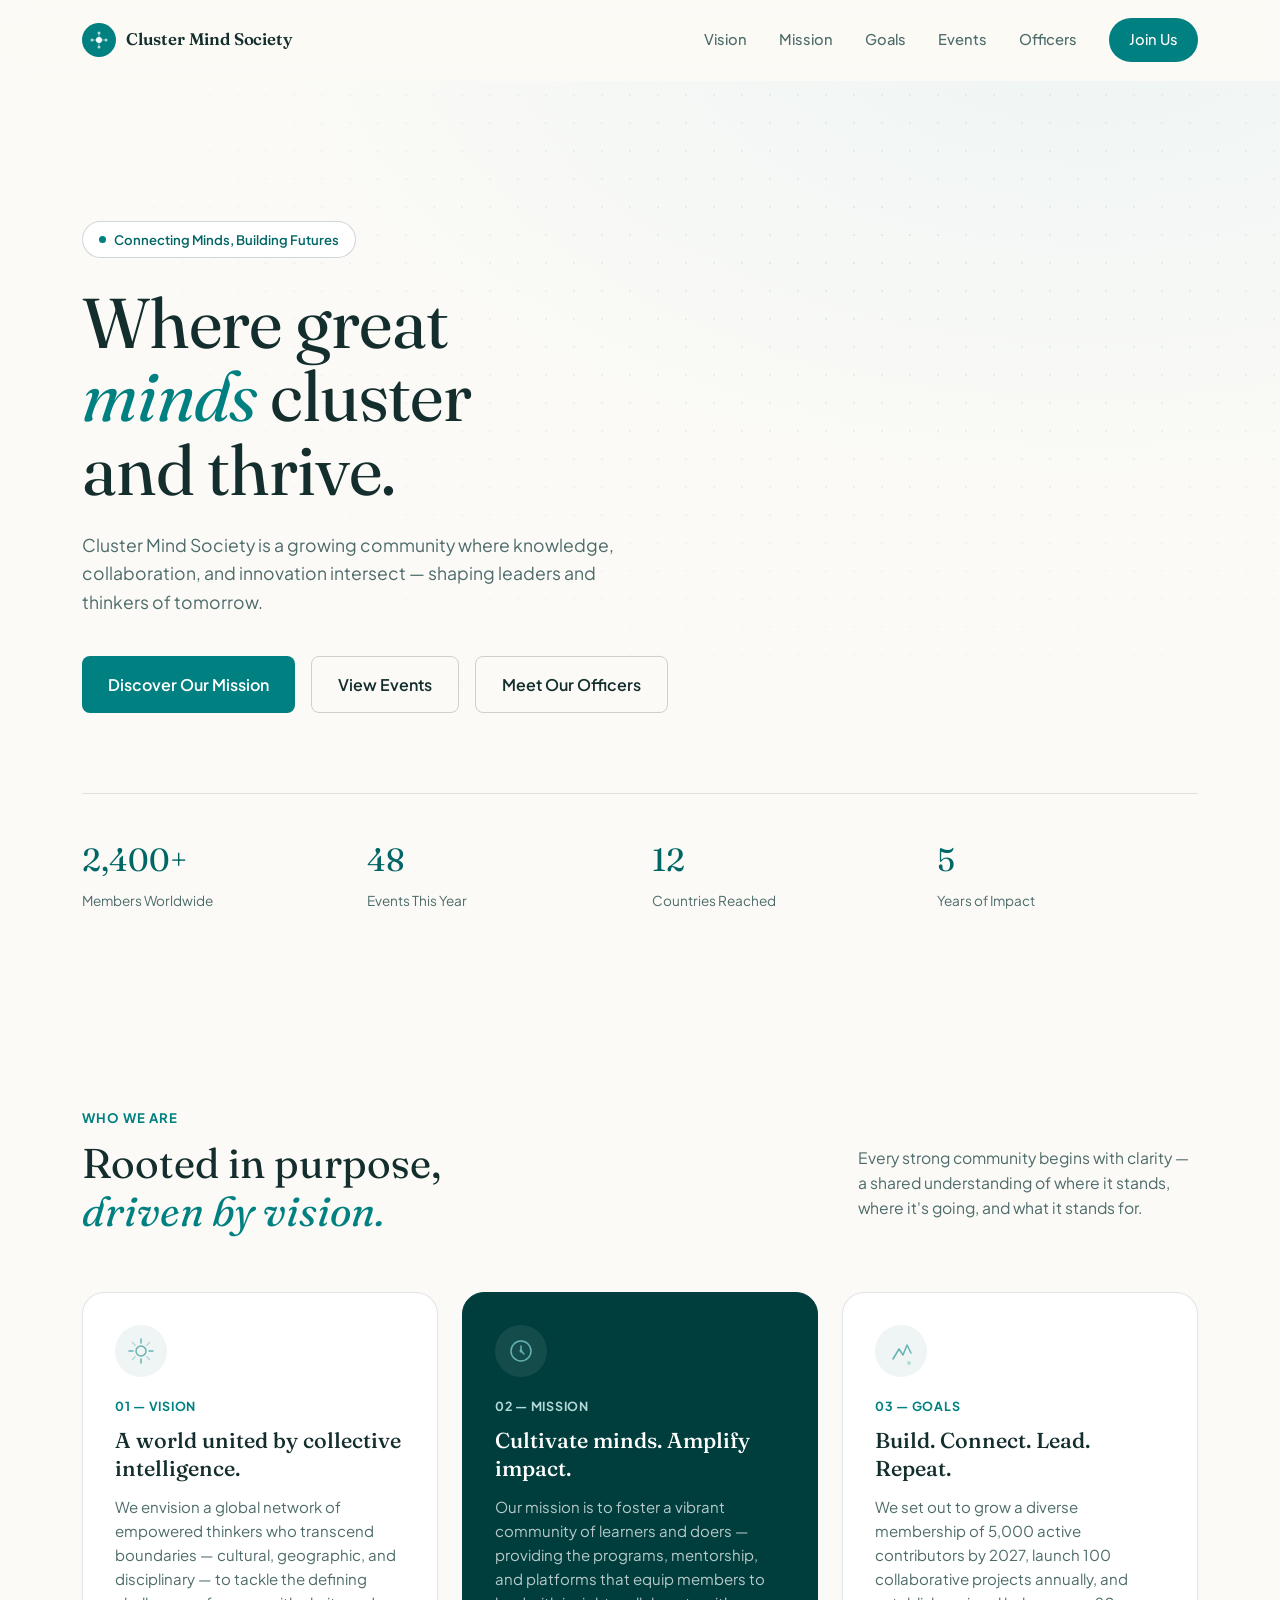
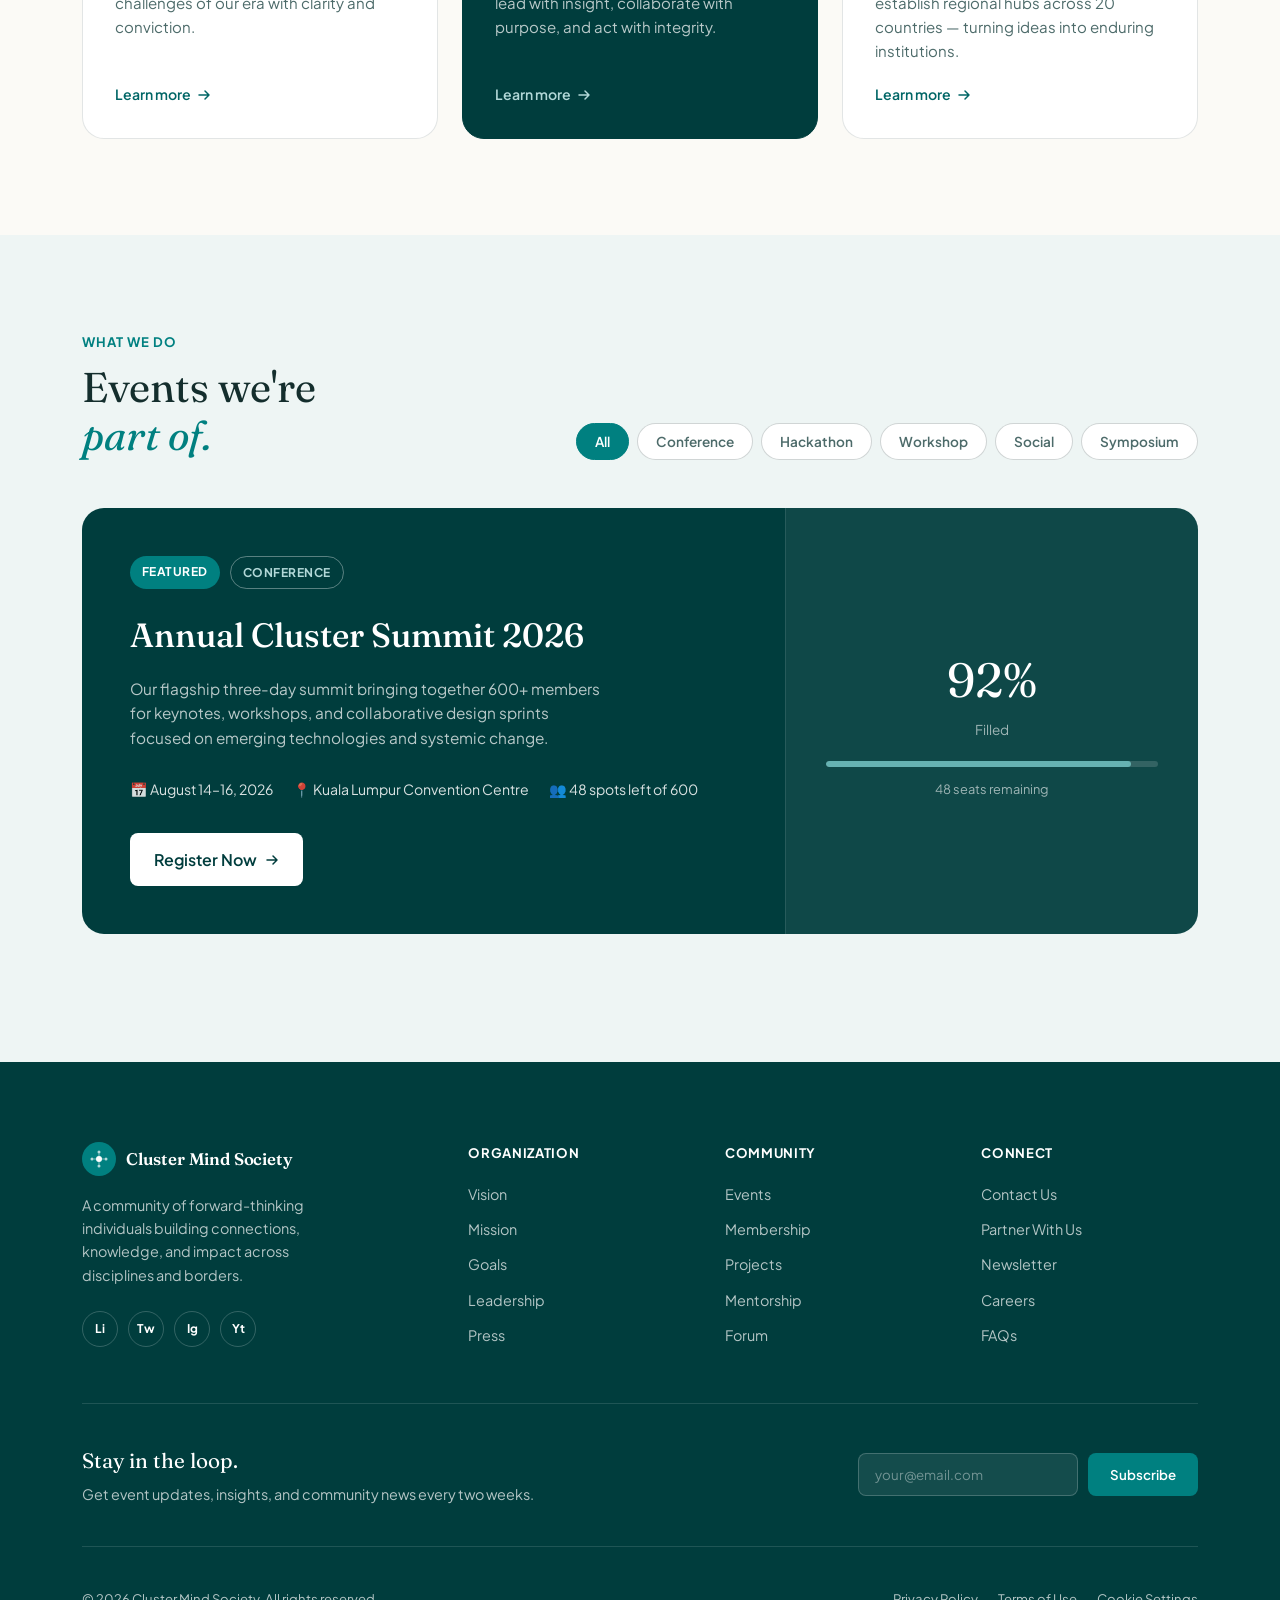
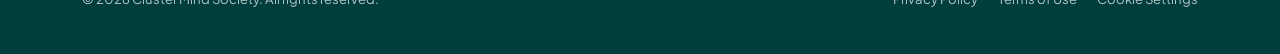
==== index.html @ 403dcb36 "initial commit" ====
<!doctype html>
<html lang="en">
<head>
  <meta charset="UTF-8" />
  <meta name="viewport" content="width=device-width, initial-scale=1.0" />
  <title>Cluster Mind Society</title>
  <link rel="preconnect" href="https://fonts.googleapis.com" />
  <link rel="preconnect" href="https://fonts.gstatic.com" crossorigin />
  <link href="https://fonts.googleapis.com/css2?family=Fraunces:ital,opsz,wght@0,9..144,300;0,9..144,400;0,9..144,600;1,9..144,300;1,9..144,400&family=Plus+Jakarta+Sans:wght@300;400;500;600;700&display=swap" rel="stylesheet" />
    <link rel="stylesheet" href="assets/css/indexStyles.css" />
</head>
<body>

<!-- ═══════════════════════════════ NAVBAR ═══════════════════════════════ -->
<header id="navbar">
  <div class="nav-inner">
    <a href="#" class="nav-logo">
      <div class="logo-circle">
        <svg width="18" height="18" viewBox="0 0 18 18" fill="none">
          <circle cx="9" cy="9" r="3" fill="white"/>
          <circle cx="9" cy="2" r="1.5" fill="white" opacity=".7"/>
          <circle cx="9" cy="16" r="1.5" fill="white" opacity=".7"/>
          <circle cx="2" cy="9" r="1.5" fill="white" opacity=".7"/>
          <circle cx="16" cy="9" r="1.5" fill="white" opacity=".7"/>
          <line x1="9" y1="3.5" x2="9" y2="6" stroke="white" stroke-width="1" opacity=".5"/>
          <line x1="9" y1="12" x2="9" y2="14.5" stroke="white" stroke-width="1" opacity=".5"/>
          <line x1="3.5" y1="9" x2="6" y2="9" stroke="white" stroke-width="1" opacity=".5"/>
          <line x1="12" y1="9" x2="14.5" y2="9" stroke="white" stroke-width="1" opacity=".5"/>
        </svg>
      </div>
      <span class="logo-text">Cluster Mind Society</span>
    </a>

    <nav class="nav-links">
      <a href="#vmg">Vision</a>
      <a href="#vmg">Mission</a>
      <a href="#vmg">Goals</a>
      <a href="#events">Events</a>
      <a href="#events">Officers</a>
      <a href="#events" class="btn-join">Join Us</a>
    </nav>

    <button class="hamburger" id="ham" aria-label="Menu">
      <span id="h1"></span><span id="h2"></span><span id="h3"></span>
    </button>
  </div>
  <div class="mobile-menu" id="mobile-menu">
    <a href="#vmg" onclick="closeMobile()">Vision</a>
    <a href="#vmg" onclick="closeMobile()">Mission</a>
    <a href="#vmg" onclick="closeMobile()">Goals</a>
    <a href="#events" onclick="closeMobile()">Events</a>
    <a href="#officers" onclick="closeMobile()">Officers</a>
    <a href="#events" class="btn-join" onclick="closeMobile()">Join Us</a>
  </div>
</header>

<!-- ═══════════════════════════════ HERO ═══════════════════════════════ -->
<section id="hero">
  <div class="hero-overlay"></div>
  <div class="hero-content">
    <div style="max-width:760px">
      <div class="hero-tag">
        <span class="hero-tag-dot"></span>
        <span>Connecting Minds, Building Futures</span>
      </div>
      <h1 class="hero-h1">
        Where great<br>
        <em>minds</em> cluster<br>
        and thrive.
      </h1>
      <p class="hero-sub">
        Cluster Mind Society is a growing community where knowledge, collaboration, and innovation intersect — shaping leaders and thinkers of tomorrow.
      </p>
      <div class="hero-btns">
        <a href="#vmg" class="btn-primary">Discover Our Mission</a>
        <a href="#events" class="btn-outline">View Events</a>
        <a href="#officers" class="btn-outline">Meet Our Officers</a>
      </div>
    </div>
    <div class="hero-stats">
      <div><div class="stat-val">2,400+</div><div class="stat-lbl">Members Worldwide</div></div>
      <div><div class="stat-val">48</div><div class="stat-lbl">Events This Year</div></div>
      <div><div class="stat-val">12</div><div class="stat-lbl">Countries Reached</div></div>
      <div><div class="stat-val">5</div><div class="stat-lbl">Years of Impact</div></div>
    </div>
  </div>
</section>

<!-- ═══════════════════════════ VISION / MISSION / GOALS ═════════════════ -->
<section id="vmg">
  <div class="section-inner">
    <div class="section-header">
      <div>
        <p class="section-eyebrow">Who We Are</p>
        <h2 class="section-title">Rooted in purpose,<br><em>driven by vision.</em></h2>
      </div>
      <p class="section-desc">
        Every strong community begins with clarity — a shared understanding of where it stands, where it's going, and what it stands for.
      </p>
    </div>

    <div class="vmg-grid">
      <!-- Vision -->
      <div class="vmg-card">
        <div class="vmg-icon">
          <svg width="28" height="28" viewBox="0 0 28 28" fill="none">
            <circle cx="14" cy="14" r="5" stroke="#66b2b2" stroke-width="1.5"/>
            <path d="M14 2v4M14 22v4M2 14h4M22 14h4" stroke="#66b2b2" stroke-width="1.5" stroke-linecap="round"/>
            <path d="M5.5 5.5l2.8 2.8M19.7 19.7l2.8 2.8M5.5 22.5l2.8-2.8M19.7 8.3l2.8-2.8" stroke="#66b2b2" stroke-width="1.2" stroke-linecap="round" opacity=".5"/>
          </svg>
        </div>
        <div>
          <p class="vmg-tag">01 — Vision</p>
          <h3 class="vmg-title">A world united by collective intelligence.</h3>
          <p class="vmg-body">We envision a global network of empowered thinkers who transcend boundaries — cultural, geographic, and disciplinary — to tackle the defining challenges of our era with clarity and conviction.</p>
        </div>
        <div class="vmg-more">
          Learn more
          <svg width="14" height="14" viewBox="0 0 14 14" fill="none"><path d="M2 7h10M8 3l4 4-4 4" stroke="currentColor" stroke-width="1.5" stroke-linecap="round" stroke-linejoin="round"/></svg>
        </div>
      </div>

      <!-- Mission (featured) -->
      <div class="vmg-card featured">
        <div class="vmg-icon">
          <svg width="28" height="28" viewBox="0 0 28 28" fill="none">
            <path d="M14 4C8.477 4 4 8.477 4 14s4.477 10 10 10 10-4.477 10-10S19.523 4 14 4z" stroke="#66b2b2" stroke-width="1.5"/>
            <path d="M14 9v5l3 3" stroke="#66b2b2" stroke-width="1.5" stroke-linecap="round"/>
            <circle cx="14" cy="14" r="1.5" fill="#66b2b2"/>
          </svg>
        </div>
        <div>
          <p class="vmg-tag">02 — Mission</p>
          <h3 class="vmg-title">Cultivate minds. Amplify impact.</h3>
          <p class="vmg-body">Our mission is to foster a vibrant community of learners and doers — providing the programs, mentorship, and platforms that equip members to lead with insight, collaborate with purpose, and act with integrity.</p>
        </div>
        <div class="vmg-more">
          Learn more
          <svg width="14" height="14" viewBox="0 0 14 14" fill="none"><path d="M2 7h10M8 3l4 4-4 4" stroke="currentColor" stroke-width="1.5" stroke-linecap="round" stroke-linejoin="round"/></svg>
        </div>
      </div>

      <!-- Goals -->
      <div class="vmg-card">
        <div class="vmg-icon">
          <svg width="28" height="28" viewBox="0 0 28 28" fill="none">
            <path d="M6 22L12 12l4 6 4-10 4 8" stroke="#66b2b2" stroke-width="1.5" stroke-linecap="round" stroke-linejoin="round"/>
            <circle cx="22" cy="26" r="2" fill="#66b2b2" opacity=".4"/>
          </svg>
        </div>
        <div>
          <p class="vmg-tag">03 — Goals</p>
          <h3 class="vmg-title">Build. Connect. Lead. Repeat.</h3>
          <p class="vmg-body">We set out to grow a diverse membership of 5,000 active contributors by 2027, launch 100 collaborative projects annually, and establish regional hubs across 20 countries — turning ideas into enduring institutions.</p>
        </div>
        <div class="vmg-more">
          Learn more
          <svg width="14" height="14" viewBox="0 0 14 14" fill="none"><path d="M2 7h10M8 3l4 4-4 4" stroke="currentColor" stroke-width="1.5" stroke-linecap="round" stroke-linejoin="round"/></svg>
        </div>
      </div>
    </div>
  </div>
</section>

<!-- ═══════════════════════════════ EVENTS ═══════════════════════════════ -->
<section id="events">
  <div class="section-inner">
    <div class="events-header">
      <div>
        <p class="section-eyebrow">What We Do</p>
        <h2 class="section-title">Events we&apos;re<br><em>part of.</em></h2>
      </div>
      <div class="filter-bar" id="filter-bar">
        <button class="filter-btn active" data-filter="All">All</button>
        <button class="filter-btn" data-filter="Conference">Conference</button>
        <button class="filter-btn" data-filter="Hackathon">Hackathon</button>
        <button class="filter-btn" data-filter="Workshop">Workshop</button>
        <button class="filter-btn" data-filter="Social">Social</button>
        <button class="filter-btn" data-filter="Symposium">Symposium</button>
      </div>
    </div>

    <!-- Featured -->
    <div class="featured-event" id="featured-event">
      <div>
        <div class="badges">
          <span class="badge badge-solid">Featured</span>
          <span class="badge badge-outline">Conference</span>
        </div>
        <h3 class="featured-title">Annual Cluster Summit 2026</h3>
        <p class="featured-desc">Our flagship three-day summit bringing together 600+ members for keynotes, workshops, and collaborative design sprints focused on emerging technologies and systemic change.</p>
        <div class="meta-row">
          <span class="meta-item">📅 August 14–16, 2026</span>
          <span class="meta-item">📍 Kuala Lumpur Convention Centre</span>
          <span class="meta-item">👥 48 spots left of 600</span>
        </div>
        <a href="#" class="btn-light">
          Register Now
          <svg width="14" height="14" viewBox="0 0 14 14" fill="none"><path d="M2 7h10M8 3l4 4-4 4" stroke="currentColor" stroke-width="1.5" stroke-linecap="round" stroke-linejoin="round"/></svg>
        </a>
      </div>
      <div class="meter-box">
        <div class="meter-pct">92%</div>
        <div class="meter-lbl">Filled</div>
        <div class="meter-bar-track"><div class="meter-bar-fill" style="width:92%"></div></div>
        <div class="meter-note">48 seats remaining</div>
      </div>
    </div>

    <!-- Event grid -->
    <div class="event-grid" id="event-grid"></div>
  </div>
</section>

<!-- ═══════════════════════════════ FOOTER ═══════════════════════════════ -->
<footer>
  <div class="footer-inner">
    <div class="footer-grid">
      <div>
        <div class="footer-brand-logo">
          <div class="logo-circle">
            <svg width="18" height="18" viewBox="0 0 18 18" fill="none">
              <circle cx="9" cy="9" r="3" fill="white"/>
              <circle cx="9" cy="2" r="1.5" fill="white" opacity=".7"/>
              <circle cx="9" cy="16" r="1.5" fill="white" opacity=".7"/>
              <circle cx="2" cy="9" r="1.5" fill="white" opacity=".7"/>
              <circle cx="16" cy="9" r="1.5" fill="white" opacity=".7"/>
              <line x1="9" y1="3.5" x2="9" y2="6" stroke="white" stroke-width="1" opacity=".5"/>
              <line x1="9" y1="12" x2="9" y2="14.5" stroke="white" stroke-width="1" opacity=".5"/>
              <line x1="3.5" y1="9" x2="6" y2="9" stroke="white" stroke-width="1" opacity=".5"/>
              <line x1="12" y1="9" x2="14.5" y2="9" stroke="white" stroke-width="1" opacity=".5"/>
            </svg>
          </div>
          <span class="logo-text">Cluster Mind Society</span>
        </div>
        <p class="footer-brand-desc">A community of forward-thinking individuals building connections, knowledge, and impact across disciplines and borders.</p>
        <div class="socials">
          <a href="#" class="social-btn" aria-label="LinkedIn">Li</a>
          <a href="#" class="social-btn" aria-label="Twitter">Tw</a>
          <a href="#" class="social-btn" aria-label="Instagram">Ig</a>
          <a href="#" class="social-btn" aria-label="YouTube">Yt</a>
        </div>
      </div>
      <div>
        <p class="footer-col-title">Organization</p>
        <ul class="footer-links">
          <li><a href="#">Vision</a></li>
          <li><a href="#">Mission</a></li>
          <li><a href="#">Goals</a></li>
          <li><a href="#">Leadership</a></li>
          <li><a href="#">Press</a></li>
        </ul>
      </div>
      <div>
        <p class="footer-col-title">Community</p>
        <ul class="footer-links">
          <li><a href="#">Events</a></li>
          <li><a href="#">Membership</a></li>
          <li><a href="#">Projects</a></li>
          <li><a href="#">Mentorship</a></li>
          <li><a href="#">Forum</a></li>
        </ul>
      </div>
      <div>
        <p class="footer-col-title">Connect</p>
        <ul class="footer-links">
          <li><a href="#">Contact Us</a></li>
          <li><a href="#">Partner With Us</a></li>
          <li><a href="#">Newsletter</a></li>
          <li><a href="#">Careers</a></li>
          <li><a href="#">FAQs</a></li>
        </ul>
      </div>
    </div>

    <div class="newsletter-strip">
      <div>
        <p class="newsletter-title">Stay in the loop.</p>
        <p class="newsletter-sub">Get event updates, insights, and community news every two weeks.</p>
      </div>
      <div class="newsletter-form">
        <input class="newsletter-input" type="email" placeholder="your@email.com" />
        <button class="btn-subscribe">Subscribe</button>
      </div>
    </div>

    <div class="footer-bottom">
      <p class="footer-copy">© <span id="year"></span> Cluster Mind Society. All rights reserved.</p>
      <div class="footer-legal">
        <a href="#">Privacy Policy</a>
        <a href="#">Terms of Use</a>
        <a href="#">Cookie Settings</a>
      </div>
    </div>
  </div>
</footer>

<script>
  /* ── Year ── */
  document.getElementById('year').textContent = new Date().getFullYear();

  /* ── Navbar scroll ── */
  window.addEventListener('scroll', () => {
    document.getElementById('navbar').classList.toggle('scrolled', window.scrollY > 40);
  });

  /* ── Hamburger ── */
  let menuOpen = false;
  document.getElementById('ham').addEventListener('click', () => {
    menuOpen = !menuOpen;
    document.getElementById('mobile-menu').style.display = menuOpen ? 'flex' : 'none';
    document.getElementById('h1').style.transform = menuOpen ? 'rotate(45deg) translateY(7px)' : '';
    document.getElementById('h2').style.opacity = menuOpen ? '0' : '1';
    document.getElementById('h3').style.transform = menuOpen ? 'rotate(-45deg) translateY(-7px)' : '';
  });
  function closeMobile() {
    menuOpen = false;
    document.getElementById('mobile-menu').style.display = 'none';
    document.getElementById('h1').style.transform = '';
    document.getElementById('h2').style.opacity = '1';
    document.getElementById('h3').style.transform = '';
  }

  /* ── Hero canvas ── */
  (function() {
    const canvas = document.getElementById('hero-canvas');
    const ctx = canvas.getContext('2d');
    function resize() { canvas.width = canvas.offsetWidth; canvas.height = canvas.offsetHeight; }
    resize();
    window.addEventListener('resize', resize);
    const nodes = Array.from({length: 55}, () => ({
      x: Math.random() * canvas.width, y: Math.random() * canvas.height,
      vx: (Math.random() - .5) * .4, vy: (Math.random() - .5) * .4
    }));
    function draw() {
      ctx.clearRect(0, 0, canvas.width, canvas.height);
      nodes.forEach(n => {
        n.x += n.vx; n.y += n.vy;
        if (n.x < 0 || n.x > canvas.width) n.vx *= -1;
        if (n.y < 0 || n.y > canvas.height) n.vy *= -1;
      });
      for (let i = 0; i < nodes.length; i++) {
        for (let j = i + 1; j < nodes.length; j++) {
          const dx = nodes[i].x - nodes[j].x, dy = nodes[i].y - nodes[j].y;
          const d = Math.sqrt(dx*dx + dy*dy);
          if (d < 130) {
            ctx.beginPath(); ctx.moveTo(nodes[i].x, nodes[i].y); ctx.lineTo(nodes[j].x, nodes[j].y);
            ctx.strokeStyle = `rgba(102,178,178,${.22 * (1 - d/130)})`; ctx.lineWidth = 1; ctx.stroke();
          }
        }
      }
      nodes.forEach(n => {
        ctx.beginPath(); ctx.arc(n.x, n.y, 2.5, 0, Math.PI*2);
        ctx.fillStyle = 'rgba(102,178,178,.6)'; ctx.fill();
      });
      requestAnimationFrame(draw);
    }
    draw();
  })();

  /* ── Events data & filter ── */
  const EVENTS = [
    { id:2, title:'Innovation Hackathon: AI for Good', type:'Hackathon', date:'September 6–7, 2026', loc:'Virtual + Hybrid', desc:'48-hour sprint where multidisciplinary teams build AI-powered solutions addressing real-world social challenges. Mentors from top tech and social impact orgs.', spots:12, total:200 },
    { id:3, title:'Leadership Masterclass Series', type:'Workshop', date:'October 3, 10, 17, 2026', loc:'Petaling Jaya, Selangor', desc:'Three-session intensive with seasoned executives. Topics: strategic thinking, decision-making under uncertainty, and communicating with influence.', spots:5, total:60 },
    { id:4, title:'Global Mind Conference', type:'Conference', date:'November 22, 2026', loc:'Singapore Expo Hall', desc:'Cross-border exchange of ideas across disciplines — science, art, policy, and entrepreneurship. Features 24 curated talks and an open networking forum.', spots:130, total:500 },
    { id:5, title:'Community Networking Night', type:'Social', date:'July 25, 2026', loc:'The Club, Bukit Utama', desc:'An intimate evening for members to connect, share ongoing projects, and build meaningful professional relationships in a relaxed, curated setting.', spots:22, total:80 },
    { id:6, title:'Research Symposium: Future of Work', type:'Symposium', date:'December 5, 2026', loc:'UTM Kuala Lumpur', desc:'Academic and practitioner presentations on the evolving landscape of work — automation, distributed teams, human-AI collaboration, and organizational design.', spots:60, total:150 },
  ];

  const TYPE_COLORS = { Conference:'#008080', Hackathon:'#66b2b2', Workshop:'#b2d8d8', Social:'#66b2b2', Symposium:'#b2d8d8' };

  function renderEvents(filter) {
    const list = filter === 'All' ? EVENTS : EVENTS.filter(e => e.type === filter);
    const grid = document.getElementById('event-grid');
    const feat = document.getElementById('featured-event');
    feat.style.display = (filter === 'All' || filter === 'Conference') ? 'grid' : 'none';

    grid.innerHTML = list.map(ev => {
      const pct = Math.round((1 - ev.spots / ev.total) * 100);
      return `
        <div class="event-card">
          <div class="card-top">
            <span class="type-badge" style="color:${TYPE_COLORS[ev.type] || '#66b2b2'}">${ev.type}</span>
            <span class="card-date">${ev.date.split(',')[0]}</span>
          </div>
          <h4 class="card-title">${ev.title}</h4>
          <p class="card-desc">${ev.desc}</p>
          <div class="card-footer">
            <div class="card-meta-row">
              <span class="card-loc">📍 ${ev.loc}</span>
              <span class="card-pct">${pct}% full</span>
            </div>
            <div class="progress-track"><div class="progress-fill" style="width:${pct}%"></div></div>
          </div>
          <a href="#" class="btn-card">View Details</a>
        </div>`;
    }).join('');
  }

  renderEvents('All');

  document.getElementById('filter-bar').addEventListener('click', e => {
    const btn = e.target.closest('.filter-btn');
    if (!btn) return;
    document.querySelectorAll('.filter-btn').forEach(b => b.classList.remove('active'));
    btn.classList.add('active');
    renderEvents(btn.dataset.filter);
  });
</script>

</body>
</html>
---- assets/css/indexStyles.css ----
@import url("components/colors.css");

/* ============================================================
   CLUSTER MIND SOCIETY — base tokens
   Signature motif: the node/cluster dot from the logo repeats
   as a quiet structural device (dividers, corner dots, bullets)
   ============================================================ */
:root {
  --ink: #142e2d;
  --ink-soft: #4d6b6a;
  --ink-faint: #7c9797;
  --paper: #fbfaf6;
  --paper-tint: #eef5f4;
  --white: #ffffff;
  --line: rgba(20, 46, 45, 0.12);
  --line-strong: rgba(20, 46, 45, 0.2);
  --shadow: 0 20px 50px -25px rgba(0, 77, 77, 0.35);

  --font-display: "Fraunces", serif;
  --font-body: "Plus Jakarta Sans", sans-serif;

  --radius-sm: 8px;
  --radius-md: 14px;
  --radius-lg: 22px;
  --container: 1180px;
}

* { box-sizing: border-box; }

html { scroll-behavior: smooth; }

body {
  margin: 0;
  font-family: var(--font-body);
  color: var(--ink);
  background: var(--paper);
  line-height: 1.6;
  -webkit-font-smoothing: antialiased;
}

a { color: inherit; text-decoration: none; }
img { max-width: 100%; display: block; }
button { font-family: inherit; cursor: pointer; border: none; background: none; }

em {
  font-family: var(--font-display);
  font-style: italic;
  color: var(--c500);
}

:focus-visible {
  outline: 2px solid var(--c500);
  outline-offset: 3px;
}

.section-inner {
  max-width: var(--container);
  margin: 0 auto;
  padding: 96px 32px;
}

/* ============================================================
   NAVBAR
   ============================================================ */
#navbar {
  position: sticky;
  top: 0;
  z-index: 100;
  background: rgba(251, 250, 246, 0.7);
  backdrop-filter: blur(10px);
  border-bottom: 1px solid transparent;
  transition: background .3s ease, border-color .3s ease, box-shadow .3s ease;
}

#navbar.scrolled {
  background: rgba(251, 250, 246, 0.92);
  border-bottom-color: var(--line);
  box-shadow: 0 10px 30px -20px rgba(0, 77, 77, 0.3);
}

.nav-inner {
  max-width: var(--container);
  margin: 0 auto;
  padding: 18px 32px;
  display: flex;
  align-items: center;
  justify-content: space-between;
}

.nav-logo {
  display: flex;
  align-items: center;
  gap: 10px;
}

.logo-circle {
  width: 34px;
  height: 34px;
  border-radius: 50%;
  background: var(--c500);
  display: flex;
  align-items: center;
  justify-content: center;
  flex-shrink: 0;
}

.logo-text {
  font-family: var(--font-display);
  font-weight: 600;
  font-size: 1.05rem;
  letter-spacing: -0.01em;
}

.nav-links {
  display: flex;
  align-items: center;
  gap: 32px;
  font-size: 0.92rem;
  font-weight: 500;
  color: var(--ink-soft);
}

.nav-links a { transition: color .2s ease; }
.nav-links a:hover { color: var(--c500); }

.btn-join {
  background: var(--c500);
  color: var(--white) !important;
  padding: 10px 20px;
  border-radius: 999px;
  transition: background .2s ease, transform .2s ease;
}
.btn-join:hover { background: var(--c700); transform: translateY(-1px); }

.hamburger {
  display: none;
  flex-direction: column;
  gap: 5px;
  width: 24px;
  padding: 4px 0;
}
.hamburger span {
  height: 2px;
  width: 100%;
  background: var(--ink);
  transition: transform .25s ease, opacity .25s ease;
}

.mobile-menu {
  display: none;
  flex-direction: column;
  gap: 4px;
  padding: 8px 24px 20px;
  background: var(--paper);
  border-bottom: 1px solid var(--line);
}
.mobile-menu a { padding: 12px 4px; font-weight: 500; border-bottom: 1px solid var(--line); }
.mobile-menu a:last-child { border-bottom: none; }
.mobile-menu .btn-join { text-align: center; margin-top: 8px; }

/* ============================================================
   HERO
   ============================================================ */
#hero {
  position: relative;
  overflow: hidden;
  background: radial-gradient(120% 100% at 85% -10%, var(--paper-tint) 0%, var(--paper) 55%);
}

.hero-overlay {
  position: absolute;
  inset: 0;
  background-image: radial-gradient(var(--c100) 1px, transparent 1px);
  background-size: 28px 28px;
  opacity: .18;
  mask-image: radial-gradient(80% 60% at 70% 20%, black, transparent);
  pointer-events: none;
}

.hero-content {
  position: relative;
  max-width: var(--container);
  margin: 0 auto;
  padding: 140px 32px 100px;
}

.hero-tag {
  display: inline-flex;
  align-items: center;
  gap: 8px;
  padding: 7px 16px;
  border: 1px solid var(--line-strong);
  border-radius: 999px;
  font-size: 0.82rem;
  font-weight: 600;
  color: var(--c700);
  background: var(--white);
  margin-bottom: 28px;
}

.hero-tag-dot {
  width: 7px;
  height: 7px;
  border-radius: 50%;
  background: var(--c500);
}

.hero-h1 {
  font-family: var(--font-display);
  font-weight: 400;
  font-size: clamp(2.6rem, 5.5vw, 4.4rem);
  line-height: 1.05;
  letter-spacing: -0.01em;
  margin: 0 0 24px;
  color: var(--ink);
}

.hero-sub {
  font-size: 1.1rem;
  color: var(--ink-soft);
  max-width: 560px;
  margin: 0 0 40px;
}

.hero-btns {
  display: flex;
  gap: 16px;
  flex-wrap: wrap;
  margin-bottom: 80px;
}

.btn-primary {
  display: inline-flex;
  align-items: center;
  gap: 8px;
  background: var(--c500);
  color: var(--white);
  padding: 15px 26px;
  border-radius: var(--radius-sm);
  font-weight: 600;
  transition: background .2s ease, transform .2s ease;
}
.btn-primary:hover { background: var(--c700); transform: translateY(-2px); }

.btn-outline {
  display: inline-flex;
  align-items: center;
  gap: 8px;
  border: 1px solid var(--line-strong);
  color: var(--ink);
  padding: 15px 26px;
  border-radius: var(--radius-sm);
  font-weight: 600;
  transition: border-color .2s ease, background .2s ease;
}
.btn-outline:hover { border-color: var(--c500); background: var(--white); }

.hero-stats {
  display: grid;
  grid-template-columns: repeat(4, 1fr);
  gap: 24px;
  padding-top: 40px;
  border-top: 1px solid var(--line);
}

.stat-val {
  font-family: var(--font-display);
  font-size: 2rem;
  color: var(--c700);
}
.stat-lbl {
  font-size: 0.85rem;
  color: var(--ink-soft);
  margin-top: 4px;
}

/* ============================================================
   VISION / MISSION / GOALS
   ============================================================ */
.section-header {
  display: flex;
  justify-content: space-between;
  align-items: flex-end;
  gap: 40px;
  margin-bottom: 56px;
  flex-wrap: wrap;
}

.section-eyebrow {
  font-size: 0.82rem;
  font-weight: 700;
  letter-spacing: 0.08em;
  text-transform: uppercase;
  color: var(--c500);
  margin: 0 0 12px;
}

.section-title {
  font-family: var(--font-display);
  font-weight: 400;
  font-size: clamp(1.9rem, 3.4vw, 2.6rem);
  line-height: 1.15;
  margin: 0;
  color: var(--ink);
}

.section-desc {
  max-width: 340px;
  color: var(--ink-soft);
  font-size: 0.98rem;
}

.vmg-grid {
  display: grid;
  grid-template-columns: repeat(3, 1fr);
  gap: 24px;
}

.vmg-card {
  background: var(--white);
  border: 1px solid var(--line);
  border-radius: var(--radius-lg);
  padding: 32px;
  display: flex;
  flex-direction: column;
  gap: 20px;
  transition: transform .25s ease, box-shadow .25s ease;
}
.vmg-card:hover { transform: translateY(-4px); box-shadow: var(--shadow); }

.vmg-card.featured {
  background: var(--c950);
  border-color: var(--c950);
  color: var(--white);
}
.vmg-card.featured .vmg-tag { color: var(--c50); }
.vmg-card.featured .vmg-title { color: var(--white); }
.vmg-card.featured .vmg-body { color: rgba(255,255,255,.72); }
.vmg-card.featured .vmg-icon { background: rgba(255,255,255,.08); }
.vmg-card.featured .vmg-more { color: var(--c50); }

.vmg-icon {
  width: 52px;
  height: 52px;
  border-radius: 50%;
  background: var(--paper-tint);
  display: flex;
  align-items: center;
  justify-content: center;
}

.vmg-tag {
  font-size: 0.78rem;
  font-weight: 700;
  letter-spacing: 0.06em;
  text-transform: uppercase;
  color: var(--c500);
  margin: 0 0 10px;
}

.vmg-title {
  font-family: var(--font-display);
  font-size: 1.35rem;
  font-weight: 500;
  margin: 0 0 12px;
  line-height: 1.3;
}

.vmg-body {
  font-size: 0.94rem;
  color: var(--ink-soft);
  margin: 0;
}

.vmg-more {
  display: inline-flex;
  align-items: center;
  gap: 6px;
  font-size: 0.88rem;
  font-weight: 600;
  color: var(--c700);
  margin-top: auto;
  transition: gap .2s ease;
}
.vmg-card:hover .vmg-more { gap: 10px; }

/* ============================================================
   EVENTS
   ============================================================ */
#events { background: var(--paper-tint); }

.events-header {
  display: flex;
  justify-content: space-between;
  align-items: flex-end;
  gap: 24px;
  flex-wrap: wrap;
  margin-bottom: 48px;
}

.filter-bar {
  display: flex;
  gap: 8px;
  flex-wrap: wrap;
}

.filter-btn {
  padding: 9px 18px;
  border-radius: 999px;
  border: 1px solid var(--line-strong);
  background: var(--white);
  font-size: 0.85rem;
  font-weight: 600;
  color: var(--ink-soft);
  transition: all .2s ease;
}
.filter-btn:hover { border-color: var(--c500); color: var(--c700); }
.filter-btn.active {
  background: var(--c500);
  border-color: var(--c500);
  color: var(--white);
}

.featured-event {
  display: grid;
  grid-template-columns: 1.7fr 1fr;
  gap: 0;
  background: var(--c950);
  color: var(--white);
  border-radius: var(--radius-lg);
  overflow: hidden;
  margin-bottom: 32px;
}
.featured-event > div:first-child { padding: 48px; }

.badges { display: flex; gap: 10px; margin-bottom: 20px; }
.badge {
  font-size: 0.75rem;
  font-weight: 700;
  letter-spacing: 0.04em;
  text-transform: uppercase;
  padding: 6px 12px;
  border-radius: 999px;
}
.badge-solid { background: var(--c500); color: var(--white); }
.badge-outline { border: 1px solid rgba(255,255,255,.35); color: var(--c50); }

.featured-title {
  font-family: var(--font-display);
  font-size: clamp(1.6rem, 2.8vw, 2.1rem);
  font-weight: 500;
  margin: 0 0 14px;
}

.featured-desc {
  color: rgba(255,255,255,.72);
  max-width: 480px;
  margin: 0 0 28px;
  font-size: 0.96rem;
}

.meta-row { display: flex; flex-wrap: wrap; gap: 20px; margin-bottom: 32px; }
.meta-item { font-size: 0.88rem; color: rgba(255,255,255,.85); }

.btn-light {
  display: inline-flex;
  align-items: center;
  gap: 8px;
  background: var(--white);
  color: var(--c950);
  padding: 14px 24px;
  border-radius: var(--radius-sm);
  font-weight: 600;
  transition: background .2s ease, transform .2s ease;
}
.btn-light:hover { background: var(--c50); transform: translateY(-2px); }

.meter-box {
  background: rgba(255,255,255,.06);
  padding: 40px;
  display: flex;
  flex-direction: column;
  align-items: center;
  justify-content: center;
  text-align: center;
  border-left: 1px solid rgba(255,255,255,.1);
}
.meter-pct { font-family: var(--font-display); font-size: 3rem; }
.meter-lbl { font-size: 0.85rem; color: rgba(255,255,255,.6); margin-bottom: 20px; }
.meter-bar-track {
  width: 100%;
  height: 6px;
  background: rgba(255,255,255,.15);
  border-radius: 999px;
  overflow: hidden;
}
.meter-bar-fill { height: 100%; background: var(--c100); border-radius: 999px; }
.meter-note { font-size: 0.8rem; color: rgba(255,255,255,.6); margin-top: 12px; }

.event-grid {
  display: grid;
  grid-template-columns: repeat(3, 1fr);
  gap: 24px;
}

.event-card {
  background: var(--white);
  border: 1px solid var(--line);
  border-radius: var(--radius-lg);
  padding: 28px;
  display: flex;
  flex-direction: column;
  transition: transform .25s ease, box-shadow .25s ease;
}
.event-card:hover { transform: translateY(-4px); box-shadow: var(--shadow); }

.card-top {
  display: flex;
  justify-content: space-between;
  align-items: center;
  margin-bottom: 16px;
}
.type-badge { font-size: 0.78rem; font-weight: 700; text-transform: uppercase; letter-spacing: 0.04em; }
.card-date { font-size: 0.8rem; color: var(--ink-faint); }

.card-title {
  font-family: var(--font-display);
  font-size: 1.2rem;
  font-weight: 500;
  margin: 0 0 10px;
  line-height: 1.3;
}

.card-desc {
  font-size: 0.9rem;
  color: var(--ink-soft);
  margin: 0 0 24px;
  flex-grow: 1;
}

.card-footer { margin-top: auto; }
.card-meta-row {
  display: flex;
  justify-content: space-between;
  font-size: 0.82rem;
  color: var(--ink-soft);
  margin-bottom: 8px;
}
.card-pct { font-weight: 600; color: var(--c700); }

.progress-track {
  width: 100%;
  height: 5px;
  background: var(--paper-tint);
  border-radius: 999px;
  overflow: hidden;
  margin-bottom: 20px;
}
.progress-fill { height: 100%; background: var(--c500); border-radius: 999px; }

.btn-card {
  display: inline-flex;
  align-items: center;
  justify-content: center;
  gap: 8px;
  border: 1px solid var(--line-strong);
  border-radius: var(--radius-sm);
  padding: 12px;
  font-weight: 600;
  font-size: 0.9rem;
  transition: background .2s ease, border-color .2s ease;
}
.btn-card:hover { background: var(--c500); border-color: var(--c500); color: var(--white); }

/* ============================================================
   FOOTER
   ============================================================ */
footer {
  background: var(--c950);
  color: rgba(255,255,255,.7);
}

.footer-inner {
  max-width: var(--container);
  margin: 0 auto;
  padding: 80px 32px 32px;
}

.footer-grid {
  display: grid;
  grid-template-columns: 1.6fr 1fr 1fr 1fr;
  gap: 40px;
  padding-bottom: 56px;
  border-bottom: 1px solid rgba(255,255,255,.12);
}

.footer-brand-logo {
  display: flex;
  align-items: center;
  gap: 10px;
  margin-bottom: 18px;
}
.footer-brand-logo .logo-text { color: var(--white); }

.footer-brand-desc {
  font-size: 0.9rem;
  max-width: 280px;
  margin: 0 0 24px;
}

.socials { display: flex; gap: 10px; }
.social-btn {
  width: 36px;
  height: 36px;
  border-radius: 50%;
  border: 1px solid rgba(255,255,255,.2);
  display: flex;
  align-items: center;
  justify-content: center;
  font-size: 0.75rem;
  font-weight: 700;
  color: var(--white);
  transition: background .2s ease, border-color .2s ease;
}
.social-btn:hover { background: var(--c500); border-color: var(--c500); }

.footer-col-title {
  font-size: 0.82rem;
  font-weight: 700;
  letter-spacing: 0.05em;
  text-transform: uppercase;
  color: var(--white);
  margin: 0 0 20px;
}

.footer-links { list-style: none; margin: 0; padding: 0; display: flex; flex-direction: column; gap: 12px; font-size: 0.9rem; }
.footer-links a:hover { color: var(--white); }

.newsletter-strip {
  display: flex;
  justify-content: space-between;
  align-items: center;
  gap: 24px;
  flex-wrap: wrap;
  padding: 40px 0;
  border-bottom: 1px solid rgba(255,255,255,.12);
}

.newsletter-title {
  font-family: var(--font-display);
  color: var(--white);
  font-size: 1.3rem;
  margin: 0 0 6px;
}
.newsletter-sub { font-size: 0.9rem; margin: 0; }

.newsletter-form { display: flex; gap: 10px; flex-wrap: wrap; }
.newsletter-input {
  background: rgba(255,255,255,.08);
  border: 1px solid rgba(255,255,255,.2);
  border-radius: var(--radius-sm);
  padding: 12px 16px;
  color: var(--white);
  font-family: inherit;
  min-width: 220px;
}
.newsletter-input::placeholder { color: rgba(255,255,255,.4); }

.btn-subscribe {
  background: var(--c500);
  color: var(--white);
  padding: 12px 22px;
  border-radius: var(--radius-sm);
  font-weight: 600;
  transition: background .2s ease;
}
.btn-subscribe:hover { background: var(--c100); color: var(--c950); }

.footer-bottom {
  display: flex;
  justify-content: space-between;
  align-items: center;
  flex-wrap: wrap;
  gap: 12px;
  padding-top: 28px;
  font-size: 0.82rem;
}

.footer-legal { display: flex; gap: 20px; }
.footer-legal a:hover { color: var(--white); }

/* ============================================================
   RESPONSIVE
   ============================================================ */
@media (max-width: 960px) {
  .vmg-grid, .event-grid { grid-template-columns: 1fr 1fr; }
  .featured-event { grid-template-columns: 1fr; }
  .meter-box { border-left: none; border-top: 1px solid rgba(255,255,255,.1); }
  .footer-grid { grid-template-columns: 1fr 1fr; }
}

@media (max-width: 720px) {
  .nav-links { display: none; }
  .hamburger { display: flex; }
  .mobile-menu { display: none; }
  .hero-stats { grid-template-columns: repeat(2, 1fr); row-gap: 28px; }
  .vmg-grid, .event-grid { grid-template-columns: 1fr; }
  .section-header, .events-header { align-items: flex-start; }
  .footer-grid { grid-template-columns: 1fr; }
}

@media (prefers-reduced-motion: reduce) {
  * { transition: none !important; animation: none !important; }
  html { scroll-behavior: auto; }
}
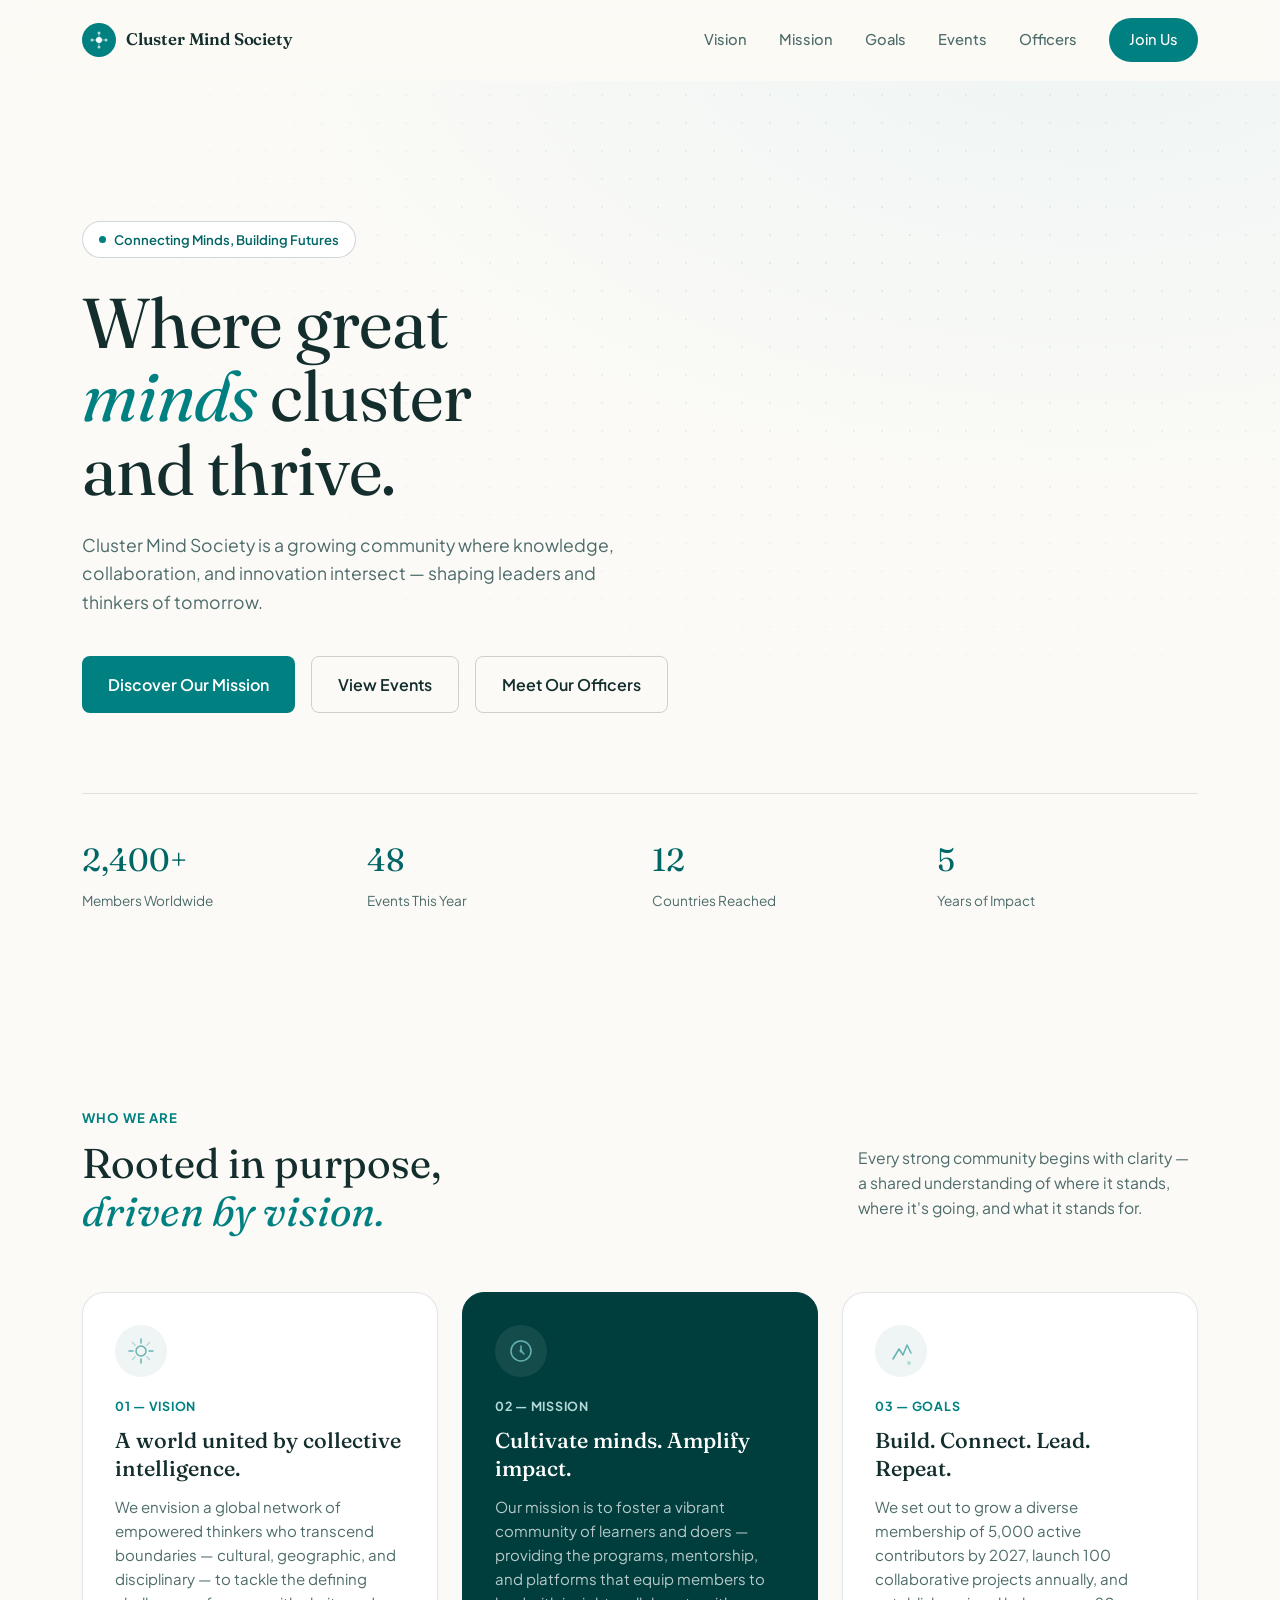
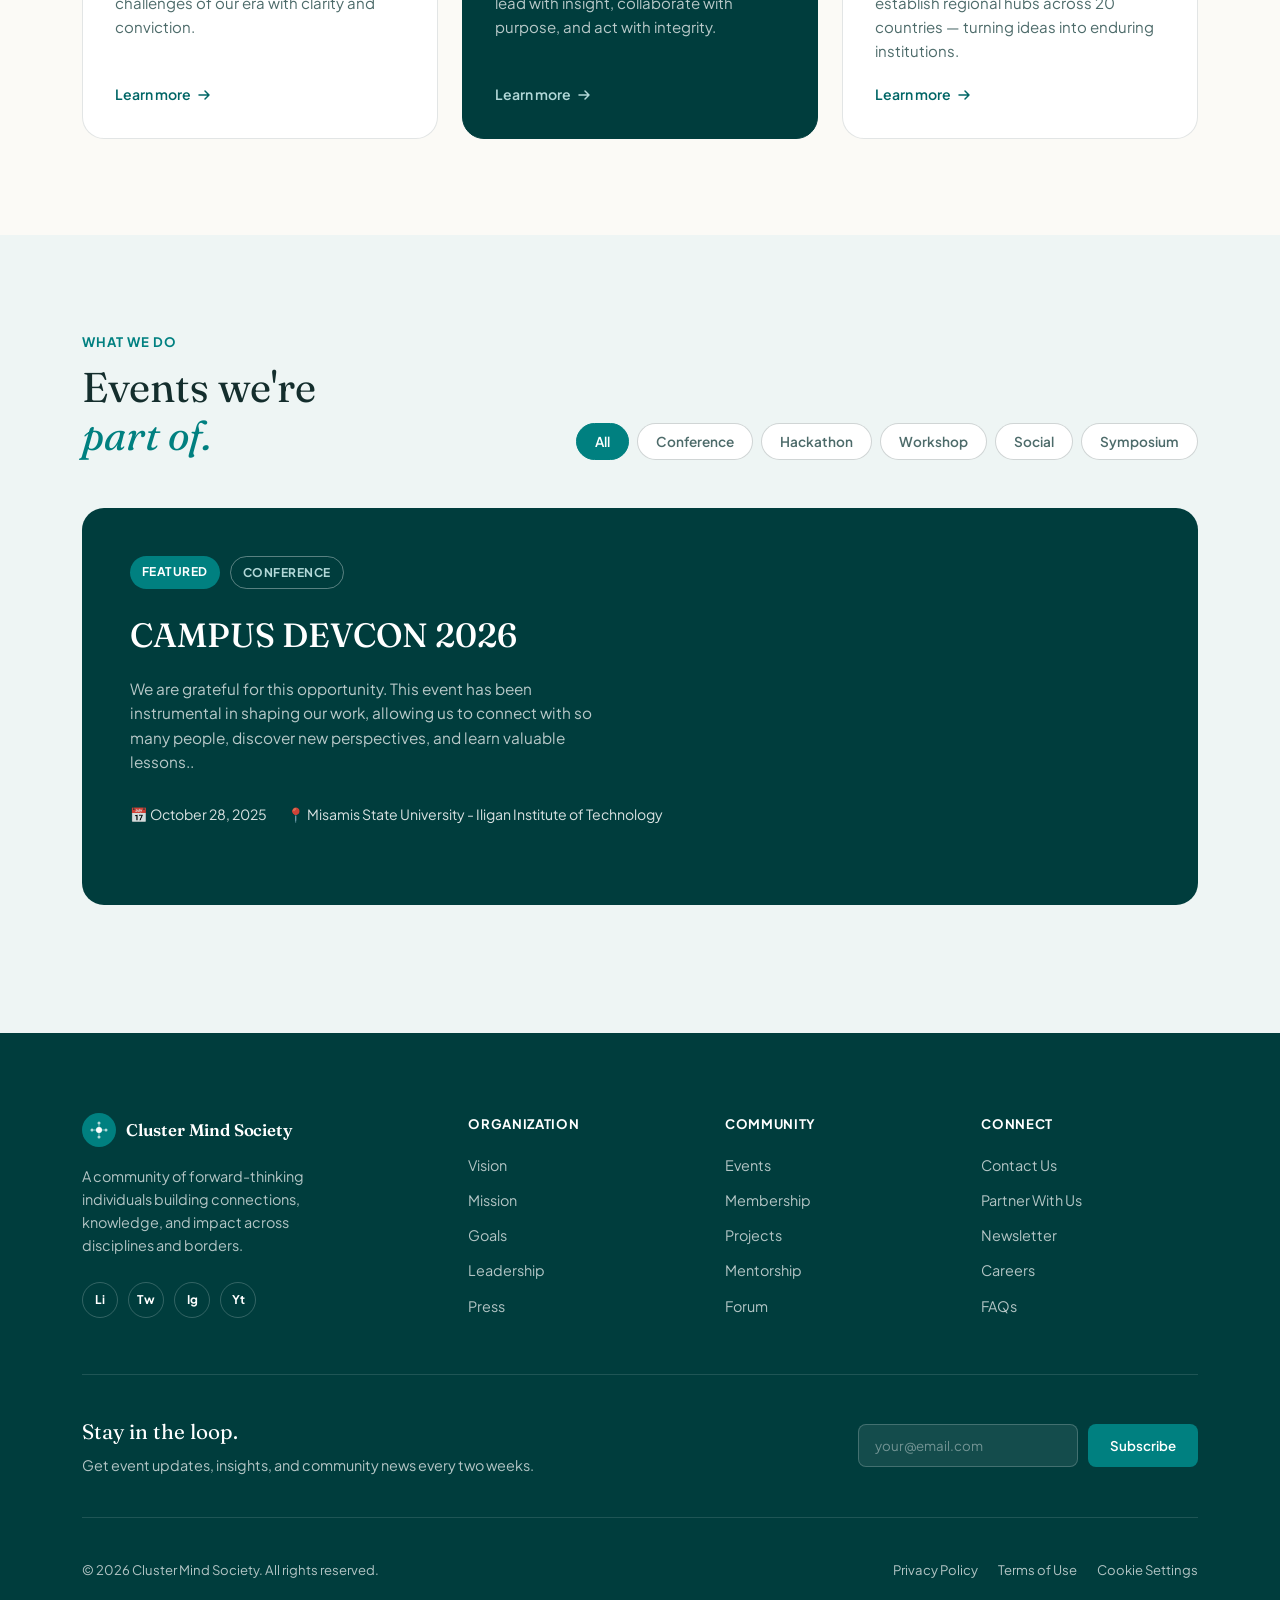
==== commit 6655b116: "initial commit 1" ====
--- a/index.html
+++ b/index.html
@@ -187,23 +187,12 @@
           <span class="badge badge-solid">Featured</span>
           <span class="badge badge-outline">Conference</span>
         </div>
-        <h3 class="featured-title">Annual Cluster Summit 2026</h3>
-        <p class="featured-desc">Our flagship three-day summit bringing together 600+ members for keynotes, workshops, and collaborative design sprints focused on emerging technologies and systemic change.</p>
+        <h3 class="featured-title">CAMPUS DEVCON 2026</h3>
+        <p class="featured-desc">We are grateful for this opportunity. This event has been instrumental in shaping our work, allowing us to connect with so many people, discover new perspectives, and learn valuable lessons..</p>
         <div class="meta-row">
-          <span class="meta-item">📅 August 14–16, 2026</span>
-          <span class="meta-item">📍 Kuala Lumpur Convention Centre</span>
-          <span class="meta-item">👥 48 spots left of 600</span>
-        </div>
-        <a href="#" class="btn-light">
-          Register Now
-          <svg width="14" height="14" viewBox="0 0 14 14" fill="none"><path d="M2 7h10M8 3l4 4-4 4" stroke="currentColor" stroke-width="1.5" stroke-linecap="round" stroke-linejoin="round"/></svg>
-        </a>
-      </div>
-      <div class="meter-box">
-        <div class="meter-pct">92%</div>
-        <div class="meter-lbl">Filled</div>
-        <div class="meter-bar-track"><div class="meter-bar-fill" style="width:92%"></div></div>
-        <div class="meter-note">48 seats remaining</div>
+          <span class="meta-item">📅 October 28, 2025</span>
+          <span class="meta-item">📍 Misamis State University - Iligan Institute of Technology</span>
+        </div>
       </div>
     </div>
 
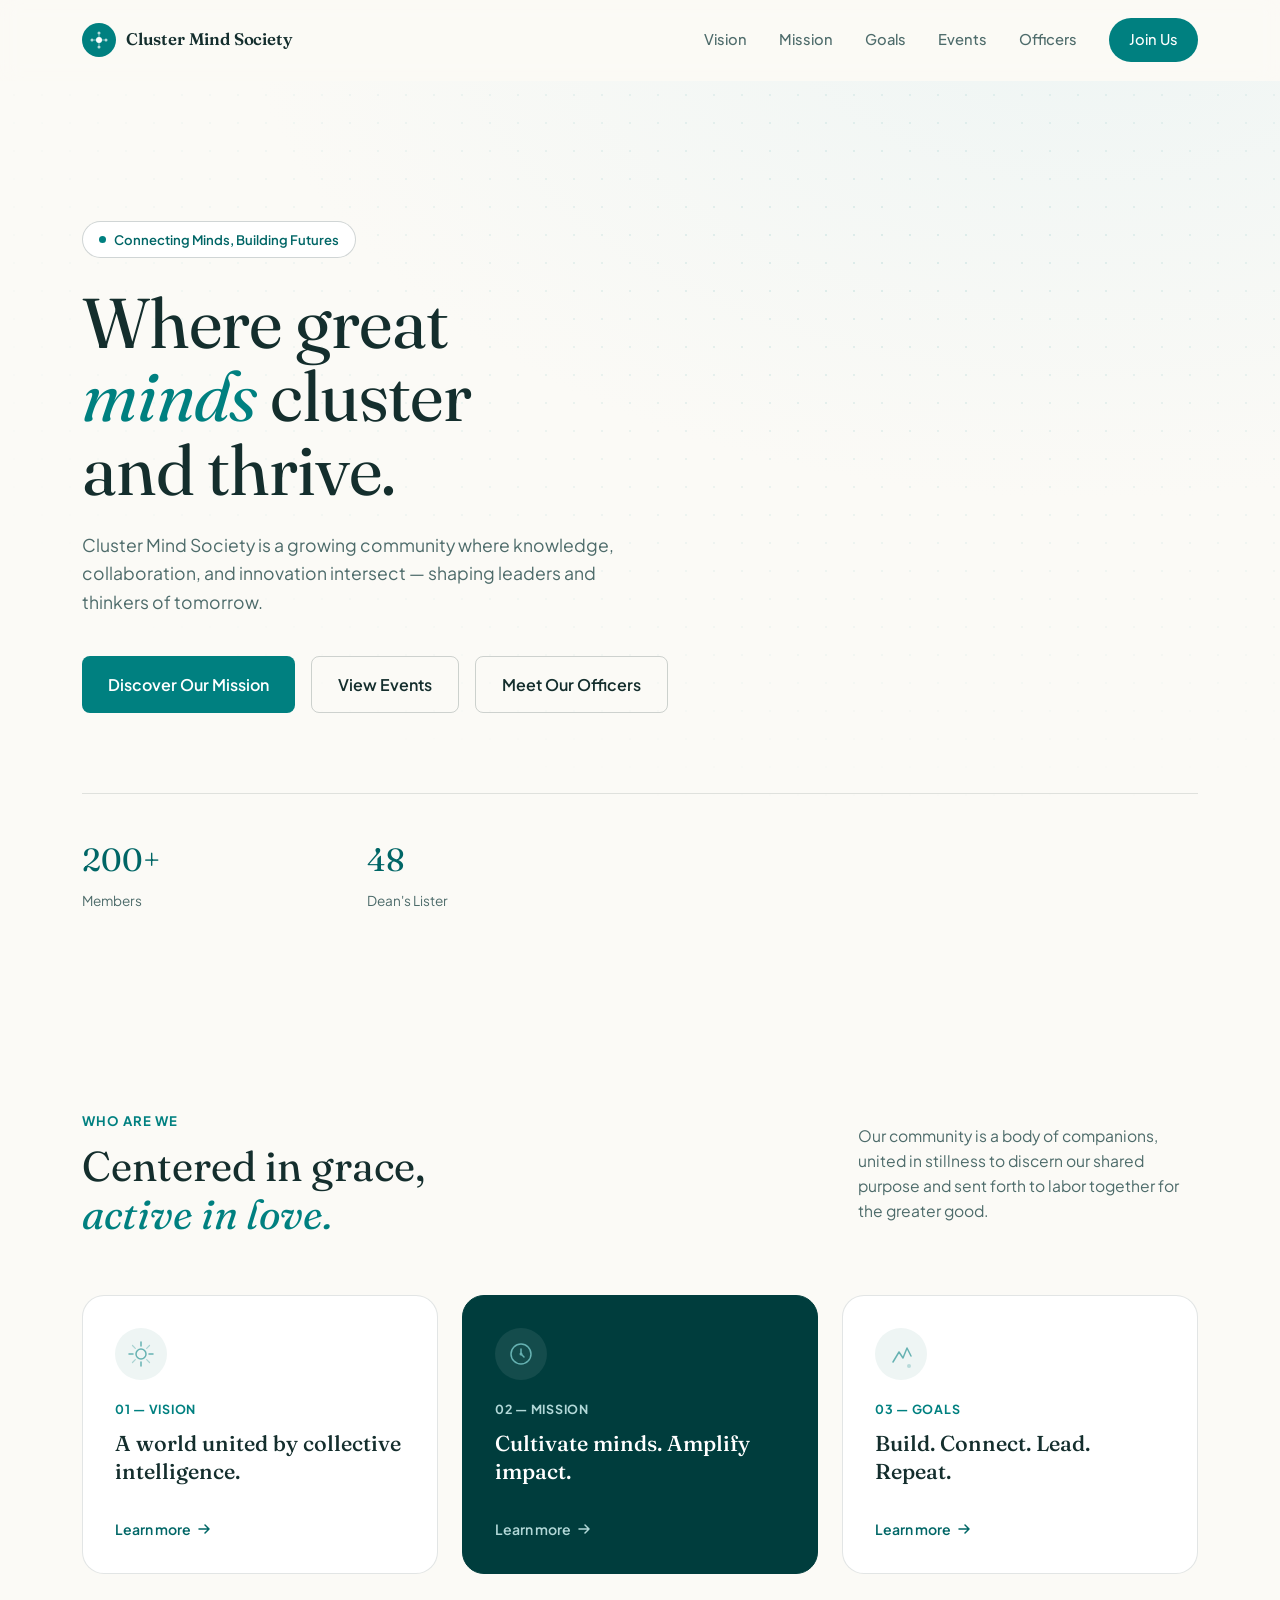
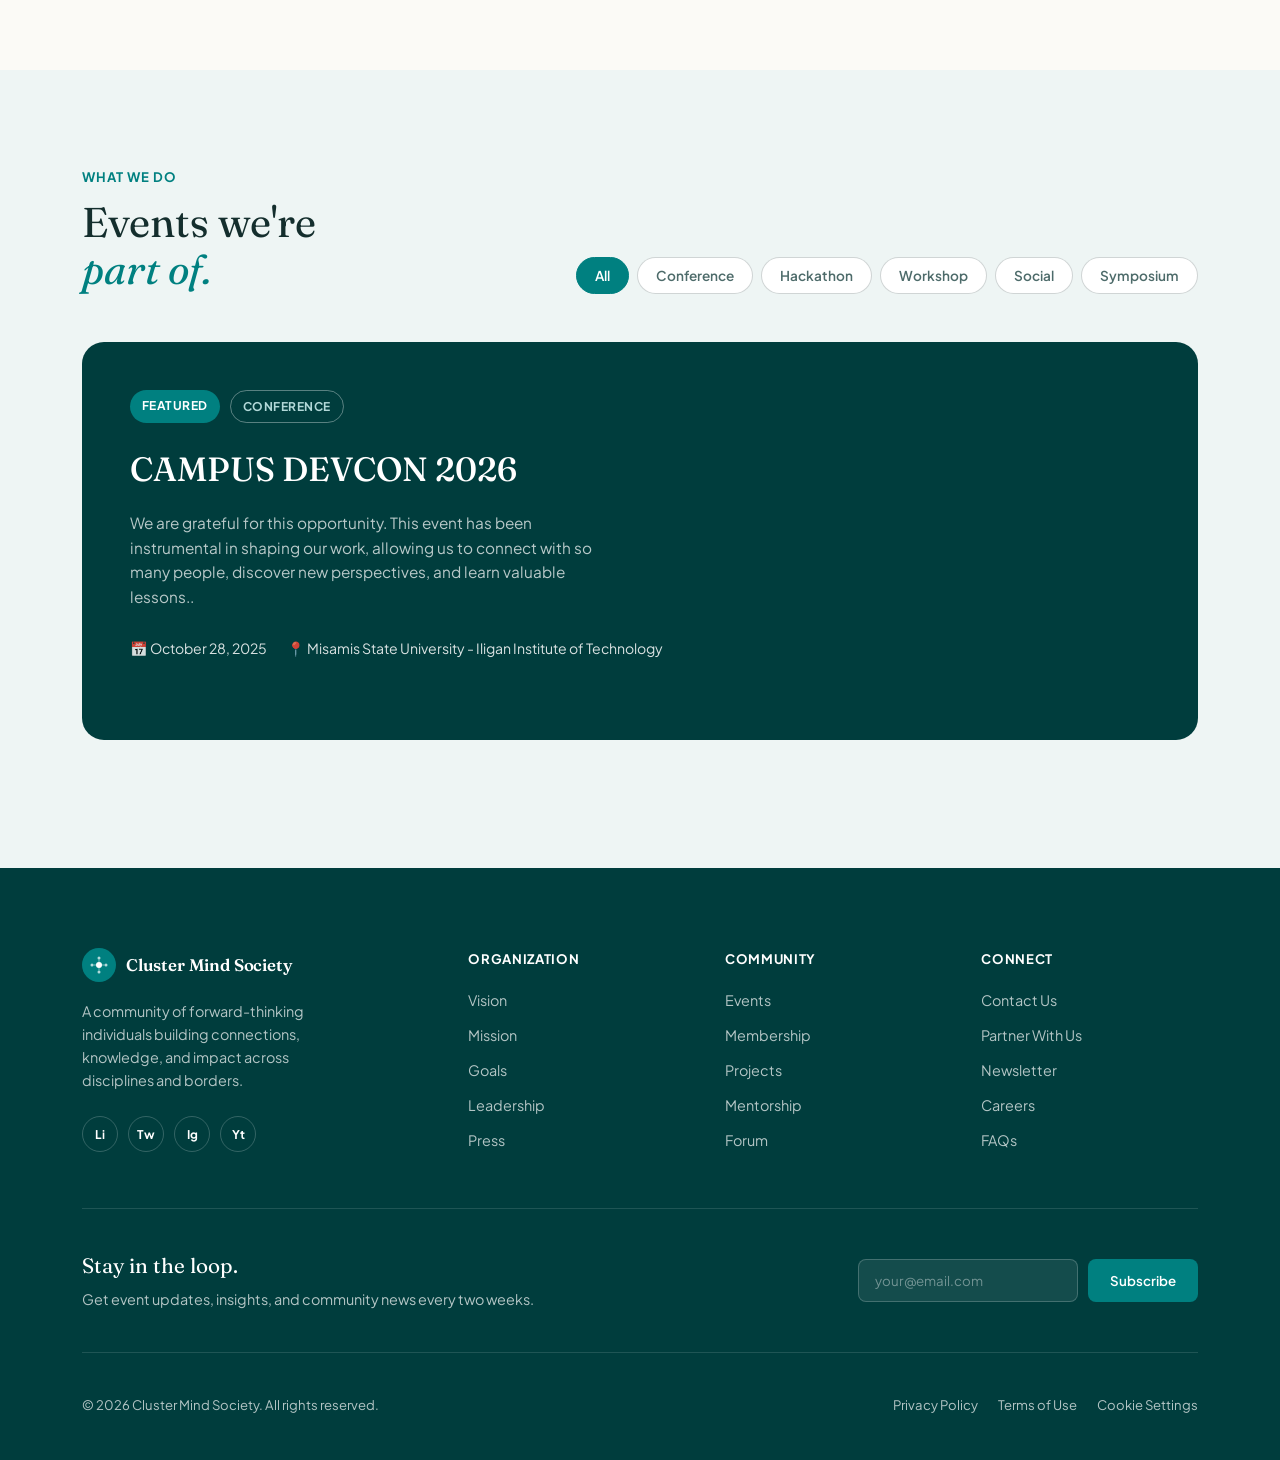
==== commit ee73d6ba: "1.2 update" ====
--- a/index.html
+++ b/index.html
@@ -36,7 +36,7 @@
       <a href="#vmg">Mission</a>
       <a href="#vmg">Goals</a>
       <a href="#events">Events</a>
-      <a href="#events">Officers</a>
+      <a href="officers.html">Officers</a>
       <a href="#events" class="btn-join">Join Us</a>
     </nav>
 
@@ -74,14 +74,14 @@
       <div class="hero-btns">
         <a href="#vmg" class="btn-primary">Discover Our Mission</a>
         <a href="#events" class="btn-outline">View Events</a>
-        <a href="#officers" class="btn-outline">Meet Our Officers</a>
+        <a href="officers.html" class="btn-outline">Meet Our Officers</a>
       </div>
     </div>
     <div class="hero-stats">
-      <div><div class="stat-val">2,400+</div><div class="stat-lbl">Members Worldwide</div></div>
-      <div><div class="stat-val">48</div><div class="stat-lbl">Events This Year</div></div>
-      <div><div class="stat-val">12</div><div class="stat-lbl">Countries Reached</div></div>
-      <div><div class="stat-val">5</div><div class="stat-lbl">Years of Impact</div></div>
+      <div><div class="stat-val">200+</div><div class="stat-lbl">Members</div></div>
+      <div><div class="stat-val">48</div><div class="stat-lbl">Dean's Lister</div></div>
+      <!--<div><div class="stat-val">12</div><div class="stat-lbl"></div></div>-->
+      <!--<div><div class="stat-val">5</div><div class="stat-lbl">Years of Impact</div></div>-->
     </div>
   </div>
 </section>
@@ -91,11 +91,11 @@
   <div class="section-inner">
     <div class="section-header">
       <div>
-        <p class="section-eyebrow">Who We Are</p>
-        <h2 class="section-title">Rooted in purpose,<br><em>driven by vision.</em></h2>
+        <p class="section-eyebrow">Who Are We</p>
+        <h2 class="section-title">Centered in grace,<br><em> active in love.</em></h2>
       </div>
       <p class="section-desc">
-        Every strong community begins with clarity — a shared understanding of where it stands, where it's going, and what it stands for.
+        Our community is a body of companions, united in stillness to discern our shared purpose and sent forth to labor together for the greater good.
       </p>
     </div>
 
@@ -112,7 +112,7 @@
         <div>
           <p class="vmg-tag">01 — Vision</p>
           <h3 class="vmg-title">A world united by collective intelligence.</h3>
-          <p class="vmg-body">We envision a global network of empowered thinkers who transcend boundaries — cultural, geographic, and disciplinary — to tackle the defining challenges of our era with clarity and conviction.</p>
+               <!-- <p class="vmg-body">We envision a global network of empowered thinkers who transcend boundaries — cultural, geographic, and disciplinary — to tackle the defining challenges of our era with clarity and conviction.</p>-->
         </div>
         <div class="vmg-more">
           Learn more
@@ -132,7 +132,7 @@
         <div>
           <p class="vmg-tag">02 — Mission</p>
           <h3 class="vmg-title">Cultivate minds. Amplify impact.</h3>
-          <p class="vmg-body">Our mission is to foster a vibrant community of learners and doers — providing the programs, mentorship, and platforms that equip members to lead with insight, collaborate with purpose, and act with integrity.</p>
+                <!--<p class="vmg-body">Our mission is to foster a vibrant community of learners and doers — providing the programs, mentorship, and platforms that equip members to lead with insight, collaborate with purpose, and act with integrity.</p>-->
         </div>
         <div class="vmg-more">
           Learn more
@@ -151,7 +151,7 @@
         <div>
           <p class="vmg-tag">03 — Goals</p>
           <h3 class="vmg-title">Build. Connect. Lead. Repeat.</h3>
-          <p class="vmg-body">We set out to grow a diverse membership of 5,000 active contributors by 2027, launch 100 collaborative projects annually, and establish regional hubs across 20 countries — turning ideas into enduring institutions.</p>
+                <!--<p class="vmg-body">We set out to grow a diverse membership of 5,000 active contributors by 2027, launch 100 collaborative projects annually, and establish regional hubs across 20 countries — turning ideas into enduring institutions.</p>-->
         </div>
         <div class="vmg-more">
           Learn more
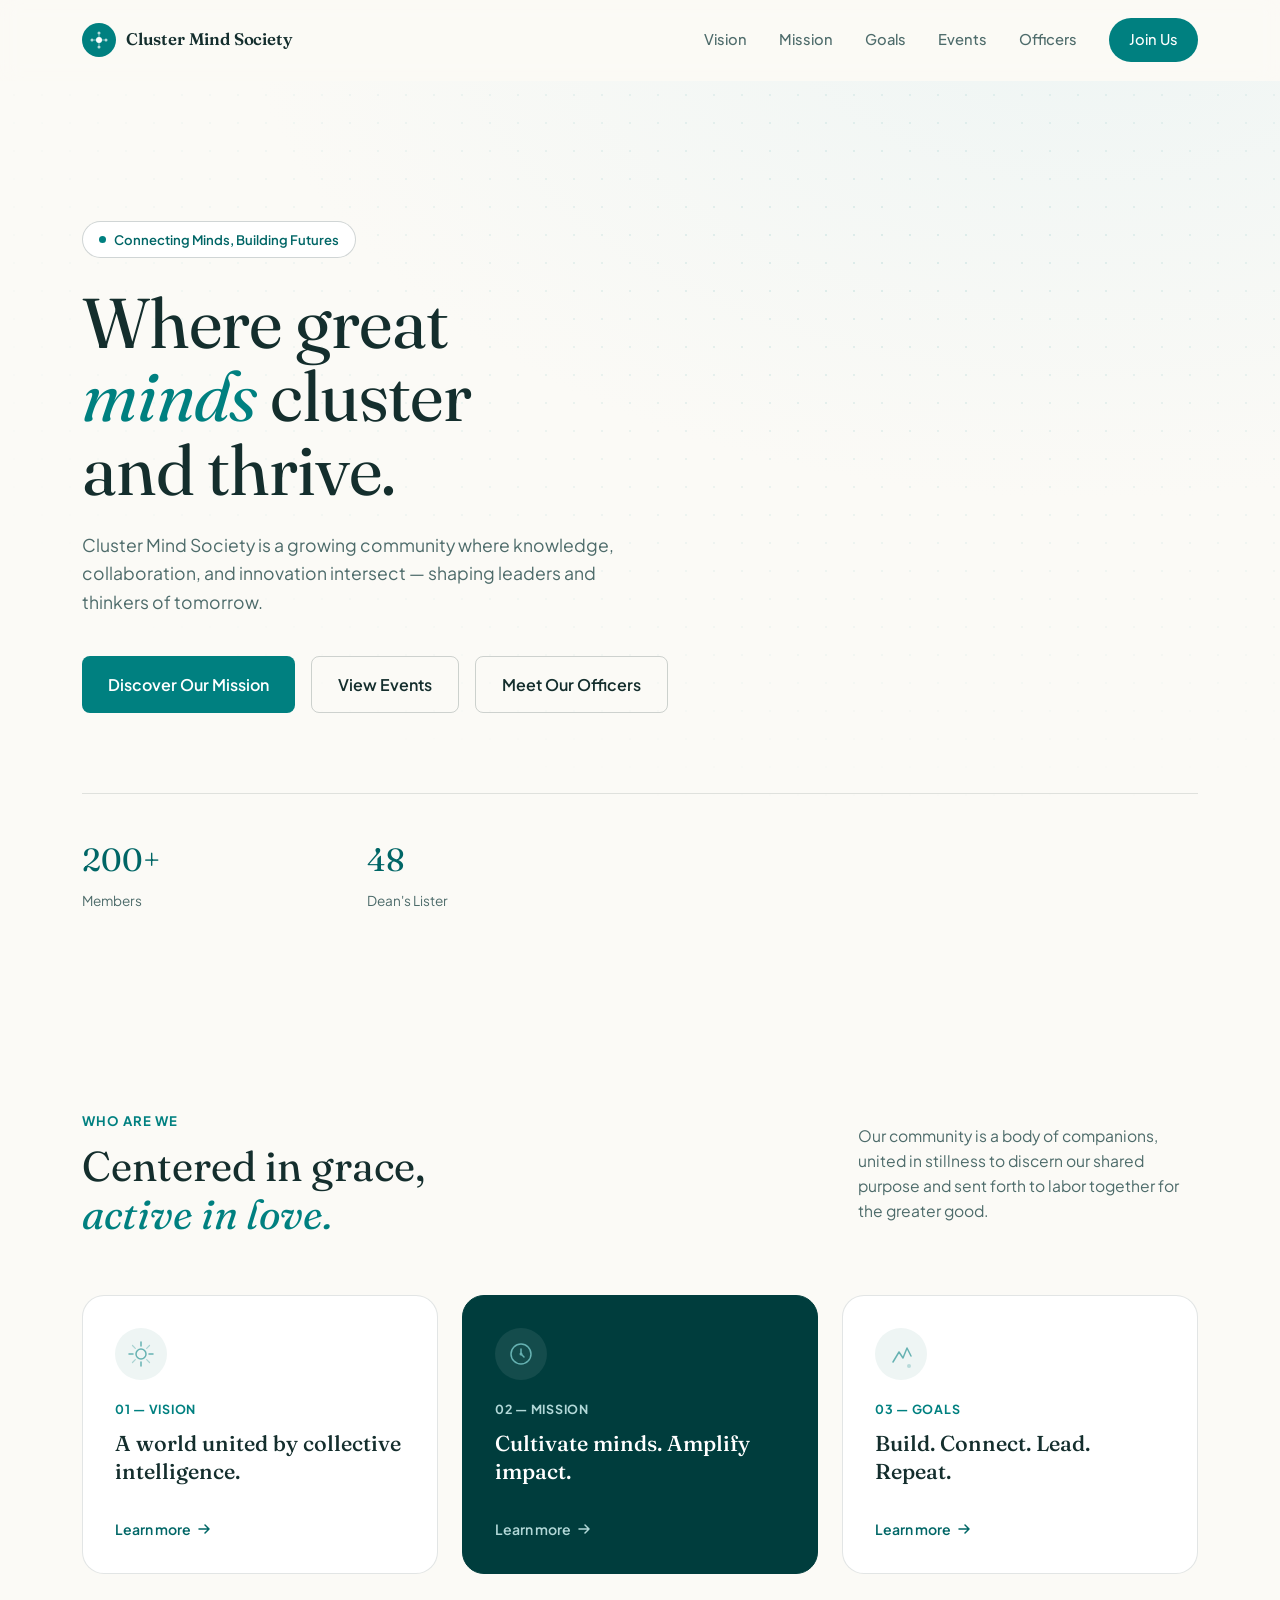
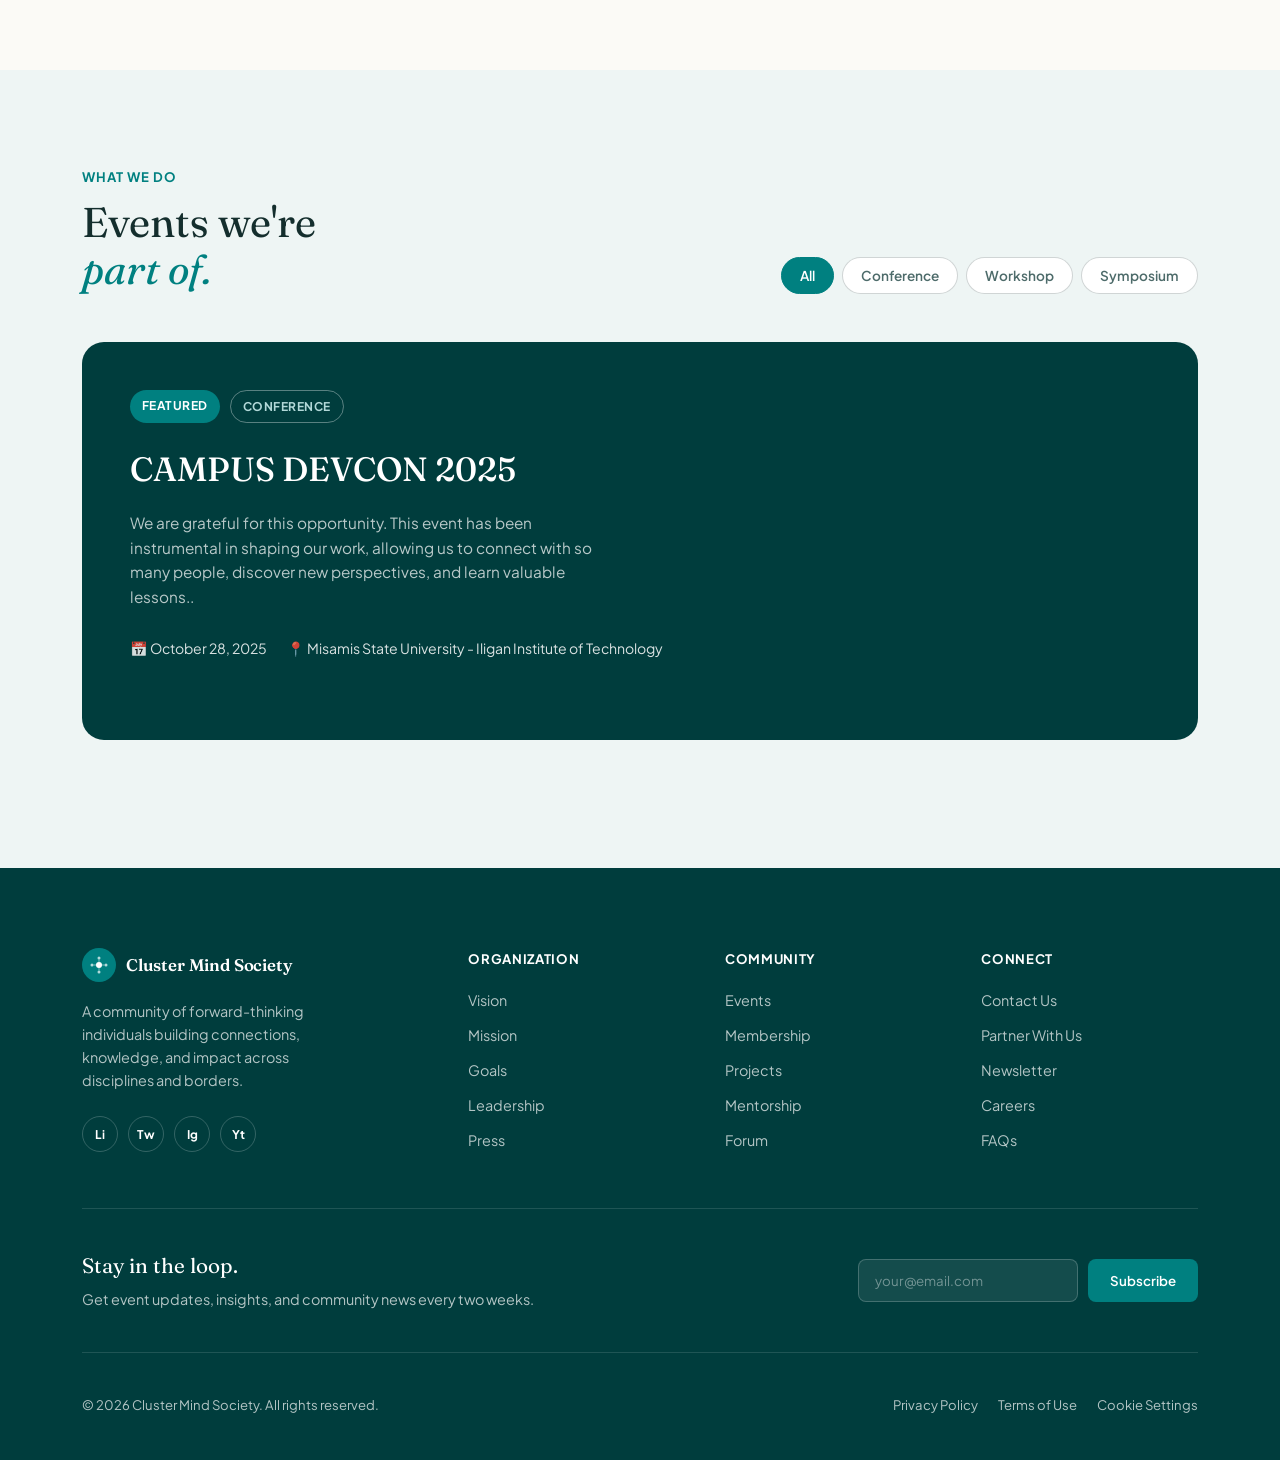
==== commit 25a58169: "1.3 update" ====
--- a/index.html
+++ b/index.html
@@ -173,9 +173,7 @@
       <div class="filter-bar" id="filter-bar">
         <button class="filter-btn active" data-filter="All">All</button>
         <button class="filter-btn" data-filter="Conference">Conference</button>
-        <button class="filter-btn" data-filter="Hackathon">Hackathon</button>
         <button class="filter-btn" data-filter="Workshop">Workshop</button>
-        <button class="filter-btn" data-filter="Social">Social</button>
         <button class="filter-btn" data-filter="Symposium">Symposium</button>
       </div>
     </div>
@@ -187,7 +185,7 @@
           <span class="badge badge-solid">Featured</span>
           <span class="badge badge-outline">Conference</span>
         </div>
-        <h3 class="featured-title">CAMPUS DEVCON 2026</h3>
+        <h3 class="featured-title">CAMPUS DEVCON 2025</h3>
         <p class="featured-desc">We are grateful for this opportunity. This event has been instrumental in shaping our work, allowing us to connect with so many people, discover new perspectives, and learn valuable lessons..</p>
         <div class="meta-row">
           <span class="meta-item">📅 October 28, 2025</span>
